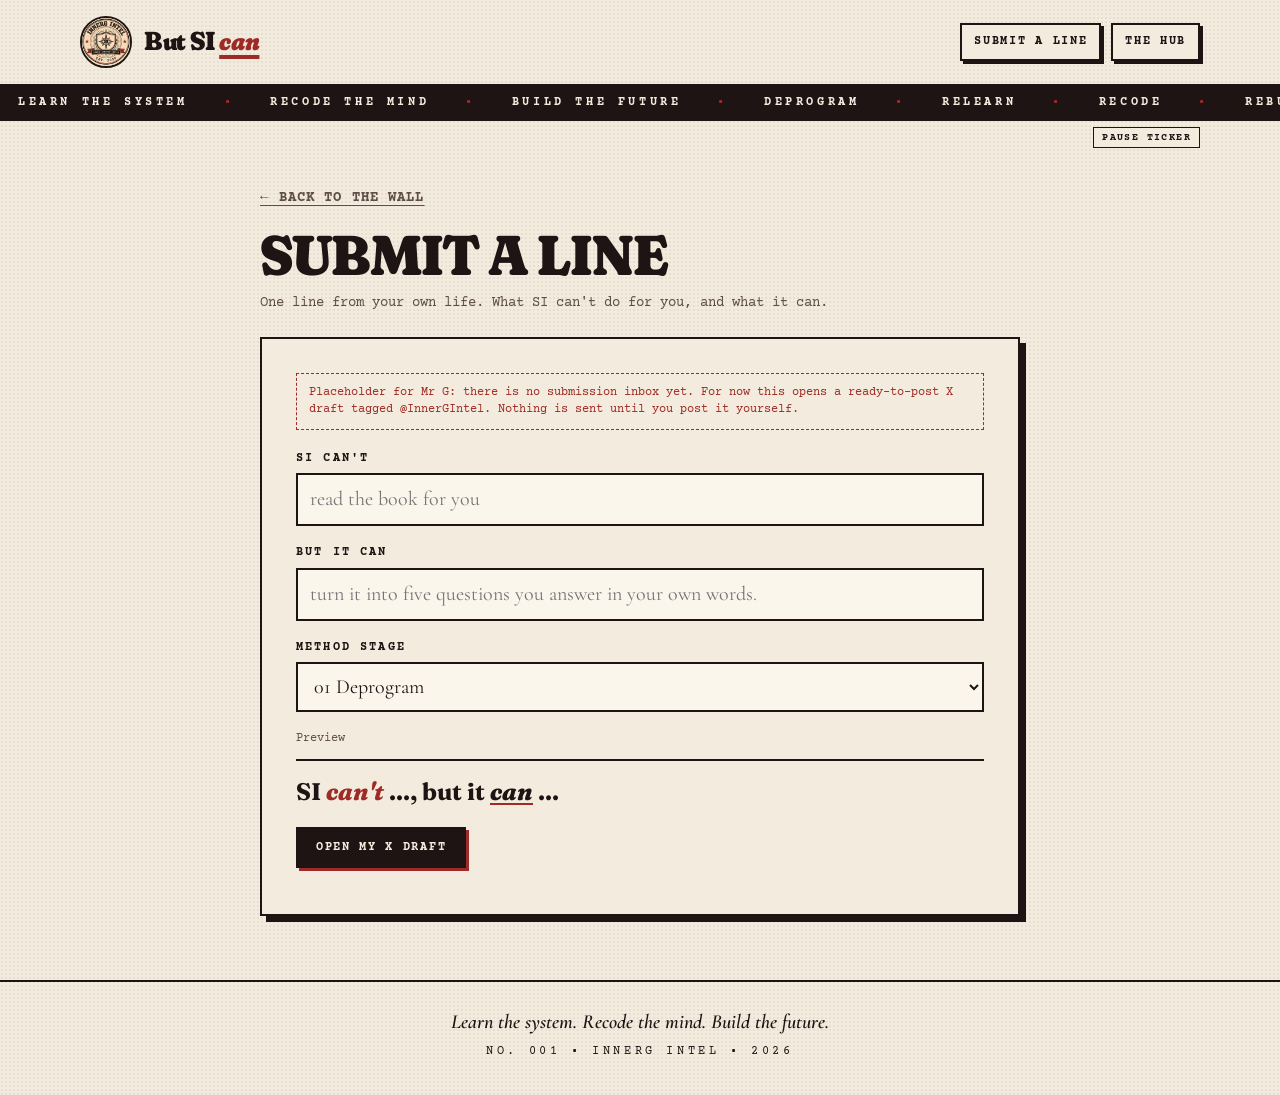
==== submit.html @ 95962d31 "But SI Can: Style A use-case wall for INNERG INTEL (preview)" ====
<!DOCTYPE html>
<html lang="en">
<head>
  <meta charset="utf-8">
  <meta name="viewport" content="width=device-width, initial-scale=1">
  <title>Submit a line ~ But SI Can</title>
  <meta name="description" content="SI can't do it for you, but it can help you do it. A wall of real-world lines from INNERG INTEL: Deprogram, Relearn, Recode, Rebuild.">
  <meta name="robots" content="noindex">
  <meta name="theme-color" content="#F3EBDD">
  <meta property="og:title" content="But SI Can ~ INNERG INTEL">
  <meta property="og:description" content="SI can't do it for you, but it can help you do it.">
  <meta property="og:type" content="website">
  <link rel="icon" href="assets/seal-80.png" type="image/png">
  <link rel="preconnect" href="https://fonts.googleapis.com">
  <link rel="preconnect" href="https://fonts.gstatic.com" crossorigin>
  <link href="https://fonts.googleapis.com/css2?family=Fraunces:opsz,wght,SOFT@9..144,400..900,0..100&family=Cormorant+Garamond:ital,wght@0,500;0,600;0,700;1,600&family=Courier+Prime:wght@400;700&display=swap" rel="stylesheet">
  <link rel="stylesheet" href="styles.css">
</head>
<body>
  <a class="skip" href="#main">Skip to content</a>
  <header class="site-header">
    <div class="wrap header-inner">
      <a class="brand" href="./" aria-label="But SI Can, home">
        <img class="seal" src="assets/seal.jpg" alt="" width="52" height="52">
        <span class="wordmark">But SI <span class="mark-can">can</span></span>
      </a>
      <nav class="header-links" aria-label="INNERG INTEL">
        <a class="box-link" href="submit.html">Submit a line</a>
        <a class="box-link" href="https://nasirr.innergintel.study/" rel="noopener">The hub</a>
      </nav>
    </div>
    <div class="ticker" aria-hidden="true">
      <div class="ticker-track" id="ticker-track">
        <span>Learn the system</span><span>Recode the mind</span><span>Build the future</span><span>Deprogram</span><span>Relearn</span><span>Recode</span><span>Rebuild</span>
        <span>Learn the system</span><span>Recode the mind</span><span>Build the future</span><span>Deprogram</span><span>Relearn</span><span>Recode</span><span>Rebuild</span>
      </div>
    </div>
    <div class="wrap ticker-ctl"><button type="button" class="mini-btn" id="ticker-toggle">Pause ticker</button></div>
  </header>

  <main id="main">
    <div class="wrap form-wrap">
      <p class="kicker"><a class="text-link" href="./">&larr; Back to the wall</a></p>
      <h1 class="panel-title">Submit a line</h1>
      <p class="invite">One line from your own life. What SI can't do for you, and what it can.</p>
      <form class="form-card" id="line-form" novalidate style="margin-top:24px">
        <p class="placeholder-flag">Placeholder for Mr G: there is no submission inbox yet. For now this opens a ready-to-post X draft tagged @InnerGIntel. Nothing is sent until you post it yourself.</p>
        <div class="field">
          <label for="cant">SI can't</label>
          <input id="cant" name="cant" required maxlength="90" placeholder="read the book for you" autocomplete="off">
        </div>
        <div class="field">
          <label for="can">but it can</label>
          <input id="can" name="can" required maxlength="140" placeholder="turn it into five questions you answer in your own words." autocomplete="off">
        </div>
        <div class="field">
          <label for="stage">Method stage</label>
          <select id="stage" name="stage">
            <option value="Deprogram">01 Deprogram</option>
            <option value="Relearn">02 Relearn</option>
            <option value="Recode">03 Recode</option>
            <option value="Rebuild">04 Rebuild</option>
          </select>
        </div>
        <p class="hint">Preview</p>
        <p class="preview" id="preview" aria-live="polite">SI <span class="w-cant">can't</span> <span id="pv-cant">...</span>, but it <span class="w-can">can</span> <span id="pv-can">...</span></p>
        <button class="solid-btn" type="submit">Open my X draft</button>
        <p class="hint" id="form-note" role="status" style="margin-top:12px"></p>
      </form>
    </div>
  </main>

  <footer class="site-footer">
    <div class="wrap">
      <p class="tagline">Learn the system. Recode the mind. Build the future.</p>
      <p class="no">No. 001 &bull; INNERG INTEL &bull; 2026</p>
    </div>
  </footer>
  <script type="module" src="submit.js"></script>
</body>
</html>
---- styles.css ----
/* Style A v3 ~ INNERG INTEL */
:root {
  --cream: #F3EBDD;
  --cream-2: #EADFCB;
  --ink: #1E1414;
  --brick: #9E2B25;
  --muted: #5E4E47;
  --rule: rgba(30, 20, 20, .22);
  --serif: "Fraunces", Georgia, serif;
  --body: "Cormorant Garamond", Georgia, serif;
  --mono: "Courier Prime", ui-monospace, monospace;
  --wrap: 1120px;
  color-scheme: light;
}
* { box-sizing: border-box; }
html { -webkit-text-size-adjust: 100%; }
body {
  margin: 0; background: var(--cream); color: var(--ink);
  font-family: var(--body); font-size: 21px; line-height: 1.45;
  background-image: radial-gradient(rgba(30,20,20,.06) 1px, transparent 1px);
  background-size: 4px 4px;
}
a { color: inherit; }
.wrap { width: min(var(--wrap), 100% - 40px); margin-inline: auto; }
.skip { position: absolute; left: -9999px; }
.skip:focus { left: 12px; top: 12px; background: var(--ink); color: var(--cream); padding: 8px 12px; z-index: 10; }
:focus-visible { outline: 3px solid var(--brick); outline-offset: 3px; }

/* Header */
.header-inner { display: flex; align-items: center; justify-content: space-between; gap: 16px; padding-block: 16px; }
.brand { display: flex; align-items: center; gap: 12px; text-decoration: none; }
.seal { border-radius: 50%; border: 2px solid var(--ink); display: block; }
.wordmark { font-family: var(--serif); font-variation-settings: "opsz" 144, "wght" 900, "SOFT" 100; font-size: 26px; letter-spacing: -.01em; }
.mark-can { color: var(--brick); font-style: italic; text-decoration: underline; text-decoration-thickness: 4px; text-underline-offset: 5px; }
.header-links { display: flex; gap: 10px; flex-wrap: wrap; justify-content: flex-end; }

.box-link, .solid-btn, .mini-btn, .chip, .nav-arrow {
  font-family: var(--mono); font-weight: 700; text-transform: uppercase; letter-spacing: .14em; font-size: 12px;
  border: 2px solid var(--ink); background: var(--cream); color: var(--ink); text-decoration: none;
  padding: 8px 12px; box-shadow: 3px 3px 0 var(--ink); cursor: pointer; display: inline-block;
  transition: translate .12s ease, box-shadow .12s ease, background-color .12s ease, color .12s ease;
}
.box-link:hover, .solid-btn:hover, .chip:hover, .nav-arrow:hover { translate: 1px 1px; box-shadow: 2px 2px 0 var(--ink); }
.solid-btn { background: var(--ink); color: var(--cream); box-shadow: 3px 3px 0 var(--brick); padding: 12px 18px; }
.mini-btn { font-size: 10px; padding: 4px 8px; box-shadow: none; border-width: 1px; }

.ticker { background: var(--ink); color: var(--cream); overflow: hidden; border-block: 2px solid var(--ink); }
.ticker-track { display: flex; width: max-content; font-family: var(--mono); font-weight: 700; text-transform: uppercase; letter-spacing: .3em; font-size: 12px; padding-block: 8px; }
.ticker-track span { padding-inline: 18px; }
.ticker-track span::after { content: "\2022"; padding-left: 36px; color: var(--brick); }
@media (prefers-reduced-motion: no-preference) {
  .ticker-track { animation: ticker 38s linear infinite; }
}
.ticker-track.is-paused { animation-play-state: paused; }
@keyframes ticker { to { translate: -50% 0; } }
.ticker-ctl { display: flex; justify-content: flex-end; padding-top: 6px; }

/* Hero */
.hero { padding-block: clamp(28px, 6vw, 72px) clamp(24px, 4vw, 48px); border-bottom: 2px solid var(--ink); }
.kicker { font-family: var(--mono); font-size: 13px; letter-spacing: .2em; text-transform: uppercase; color: var(--muted); margin: 0 0 18px; }
.kicker .dot { color: var(--brick); }
.hero-panel { transition: opacity .18s ease; min-height: 2em; }
.hero-panel.is-fading { opacity: 0; }
.formula { margin: 0; font-family: var(--serif); font-variation-settings: "opsz" 144, "wght" 900, "SOFT" 100;
  font-size: clamp(40px, 7.2vw, 96px); line-height: .98; letter-spacing: -.025em; text-wrap: balance; }
.formula .phrase { display: block; }
.formula .phrase + .phrase { margin-top: .22em; }
.formula em { font-style: normal; }
.verb { font-style: italic; }
.verb-cant { color: var(--brick); text-decoration: line-through; text-decoration-thickness: .07em; text-shadow: -3px 2px 0 rgba(30,20,20,.35); }
.verb-can { color: var(--ink); text-decoration: underline; text-decoration-color: var(--brick); text-decoration-thickness: .09em; text-underline-offset: .1em; }
.hero-source { margin: 22px 0 0; }
.pill { display: inline-block; font-family: var(--mono); font-size: 12px; letter-spacing: .12em; text-transform: uppercase;
  border: 1.5px solid var(--ink); border-radius: 999px; padding: 5px 12px; text-decoration: none; }
a.pill:hover { background: var(--ink); color: var(--cream); }
.pill-muted { color: var(--muted); border-style: dashed; }
.hero-bar { margin-top: 28px; display: flex; justify-content: space-between; align-items: center; gap: 16px; flex-wrap: wrap; }
.hero-actions { display: flex; gap: 18px; align-items: center; flex-wrap: wrap; }
.text-link { font-family: var(--mono); font-weight: 700; font-size: 14px; letter-spacing: .08em; text-transform: uppercase; text-underline-offset: 4px; }
.as-btn { background: none; border: 0; padding: 0; color: var(--ink); cursor: pointer; text-decoration: underline; }
.copy-note { font-family: var(--mono); font-size: 12px; color: var(--brick); }
.hero-nav { display: flex; gap: 12px; }
.nav-arrow { font-size: 20px; width: 52px; height: 52px; padding: 0; letter-spacing: 0; display: grid; place-items: center; }

/* Method strip */
.method { padding-block: 28px; border-bottom: 2px solid var(--ink); background: var(--cream-2); }
.eyebrow { font-family: var(--mono); font-size: 13px; letter-spacing: .3em; text-transform: uppercase; color: var(--brick); margin: 0 0 14px; font-weight: 700; }
.method-list { list-style: none; margin: 0; padding: 0; display: grid; grid-template-columns: repeat(4, 1fr); gap: 0; border: 2px solid var(--ink); background: var(--cream); }
.method-list li { padding: 14px 16px; display: grid; gap: 2px; }
.method-list li + li { border-left: 2px solid var(--ink); }
.m-n { font-family: var(--mono); font-size: 12px; color: var(--brick); font-weight: 700; letter-spacing: .2em; }
.m-name { font-family: var(--serif); font-variation-settings: "opsz" 144, "wght" 900; text-transform: uppercase; font-size: 22px; letter-spacing: .01em; }
.m-note { font-size: 18px; color: var(--muted); line-height: 1.25; }

/* Board */
.board { padding-block: 36px 56px; }
.tablist { display: flex; gap: 28px; border-bottom: 2px solid var(--ink); }
.tab { font-family: var(--serif); font-variation-settings: "opsz" 72, "wght" 800; font-size: 24px; background: none; border: 0; padding: 0 0 10px; cursor: pointer; color: var(--muted); border-bottom: 5px solid transparent; margin-bottom: -2px; }
.tab[aria-selected="true"] { color: var(--ink); border-bottom-color: var(--brick); }
.t-cant { color: var(--brick); }
.panel-head { margin-top: 28px; }
.panel-title { font-family: var(--serif); font-variation-settings: "opsz" 144, "wght" 900, "SOFT" 100; text-transform: uppercase; font-size: clamp(32px, 5vw, 56px); line-height: 1; margin: 0 0 10px; letter-spacing: -.02em; }
.invite { font-family: var(--mono); font-size: 14px; color: var(--muted); margin: 0; }
.toolbar { display: flex; justify-content: space-between; align-items: center; gap: 12px; flex-wrap: wrap; margin-top: 22px; }
.chips { display: flex; gap: 8px; flex-wrap: wrap; }
.chip { box-shadow: 2px 2px 0 var(--ink); padding: 6px 10px; font-size: 11px; }
.chip[aria-pressed="true"] { background: var(--ink); color: var(--cream); box-shadow: 2px 2px 0 var(--brick); }
.count { font-family: var(--mono); font-size: 13px; color: var(--muted); margin: 0; letter-spacing: .1em; text-transform: uppercase; }

.line-list { list-style: none; padding: 0; margin: 18px 0 0; border-top: 1.5px solid var(--rule); }
.line { border-bottom: 1.5px solid var(--rule); --stagger: .05s; }
@media (prefers-reduced-motion: no-preference) {
  .line { animation: rise .45s ease both; animation-delay: calc(var(--sibling-index, 1) * var(--stagger)); }
  @supports (animation-delay: calc(sibling-index() * 0.1s)) {
    .line { animation-delay: calc(sibling-index() * var(--stagger)); }
  }
}
@keyframes rise { from { opacity: 0; translate: 0 10px; } }
.line-link { display: grid; grid-template-columns: 56px 1fr auto; gap: 16px; align-items: baseline; padding: 16px 4px; text-decoration: none; transition: background-color .15s ease; }
.line-link:hover { background: var(--cream-2); }
.line-no { font-family: var(--mono); font-size: 13px; color: var(--muted); }
.line-text { font-family: var(--serif); font-variation-settings: "opsz" 36, "wght" 600; font-size: 22px; line-height: 1.3; }
.w-cant { color: var(--brick); font-style: italic; font-variation-settings: "wght" 800; }
.w-can { font-style: italic; font-variation-settings: "wght" 800; text-decoration: underline; text-decoration-color: var(--brick); text-decoration-thickness: 2px; text-underline-offset: 3px; }
.line-stage { font-family: var(--mono); font-size: 11px; letter-spacing: .14em; text-transform: uppercase; color: var(--brick); white-space: nowrap; }

.notes { list-style: none; padding: 0; margin: 24px 0 0; display: grid; grid-template-columns: repeat(auto-fill, minmax(300px, 1fr)); gap: 22px; }
.note { border: 2px solid var(--ink); background: var(--cream); padding: 20px; box-shadow: 5px 5px 0 var(--ink); display: flex; flex-direction: column; gap: 10px; align-items: flex-start; }
.note p { margin: 0; }
.note .box-link { margin-top: auto; }
.note .box-link + .box-link { margin-top: 0; }
.note-tag { font-family: var(--mono); font-size: 11px; letter-spacing: .16em; text-transform: uppercase; color: var(--brick); font-weight: 700; }
.note-title { font-family: var(--serif); font-variation-settings: "opsz" 72, "wght" 900; text-transform: uppercase; font-size: 26px; margin: 0; line-height: 1.05; }
.note-placeholder { border-style: dashed; box-shadow: none; background: transparent; }

/* Closer */
.closer { background: var(--ink); color: var(--cream); padding-block: clamp(40px, 7vw, 80px); }
.closer-title { font-family: var(--serif); font-variation-settings: "opsz" 144, "wght" 900, "SOFT" 100; text-transform: uppercase; font-size: clamp(34px, 5.6vw, 68px); line-height: 1; margin: 0 0 16px; text-shadow: -3px 3px 0 var(--brick); text-wrap: balance; }
.closer-copy { max-width: 46ch; font-size: 23px; margin: 0 0 26px; }
.closer .solid-btn { background: var(--brick); border-color: var(--cream); box-shadow: 3px 3px 0 var(--cream); }
.closer .box-link { background: transparent; color: var(--cream); border-color: var(--cream); box-shadow: 3px 3px 0 var(--brick); }
.closer-actions { display: flex; gap: 14px; flex-wrap: wrap; }

/* Footer */
.site-footer { padding-block: 26px 34px; text-align: center; border-top: 2px solid var(--ink); }
.tagline { font-family: var(--body); font-style: italic; font-weight: 600; font-size: 20px; margin: 0 0 6px; }
.no { font-family: var(--mono); font-size: 12px; letter-spacing: .3em; text-transform: uppercase; margin: 0; }

/* Submit page */
.form-wrap { padding-block: 40px 64px; max-width: 760px; }
.form-card { border: 2px solid var(--ink); background: var(--cream); padding: clamp(20px, 4vw, 34px); box-shadow: 6px 6px 0 var(--ink); }
.field { display: grid; gap: 6px; margin-bottom: 18px; }
.field label { font-family: var(--mono); font-size: 12px; letter-spacing: .18em; text-transform: uppercase; font-weight: 700; }
.field input, .field select { font: inherit; font-size: 20px; padding: 10px 12px; border: 2px solid var(--ink); background: #FBF6EC; color: var(--ink); border-radius: 0; }
.field input:user-invalid { border-color: var(--brick); }
.hint { font-family: var(--mono); font-size: 12px; color: var(--muted); }
.preview { font-family: var(--serif); font-variation-settings: "wght" 700; font-size: 24px; line-height: 1.25; border-top: 2px solid var(--ink); padding-top: 16px; margin: 8px 0 20px; }
.placeholder-flag { font-family: var(--mono); font-size: 12px; border: 1.5px dashed var(--brick); color: var(--brick); padding: 10px 12px; margin: 0 0 20px; }

@media (max-width: 760px) {
  body { font-size: 19px; }
  .wordmark { font-size: 21px; }
  .seal { width: 40px; height: 40px; }
  .header-links .box-link { padding: 6px 8px; font-size: 10px; letter-spacing: .1em; }
  .method-list { grid-template-columns: 1fr 1fr; }
  .method-list li + li { border-left: 0; }
  .method-list li:nth-child(even) { border-left: 2px solid var(--ink); }
  .method-list li:nth-child(n+3) { border-top: 2px solid var(--ink); }
  .line-link { grid-template-columns: 1fr; gap: 4px; }
  .line-text { font-size: 20px; }
  .tab { font-size: 20px; }
}
.verb { padding-right: .12em; }
.wordmark { white-space: nowrap; }
@media (max-width: 420px) {
  .header-links { flex-direction: column; align-items: flex-end; gap: 8px; }
}
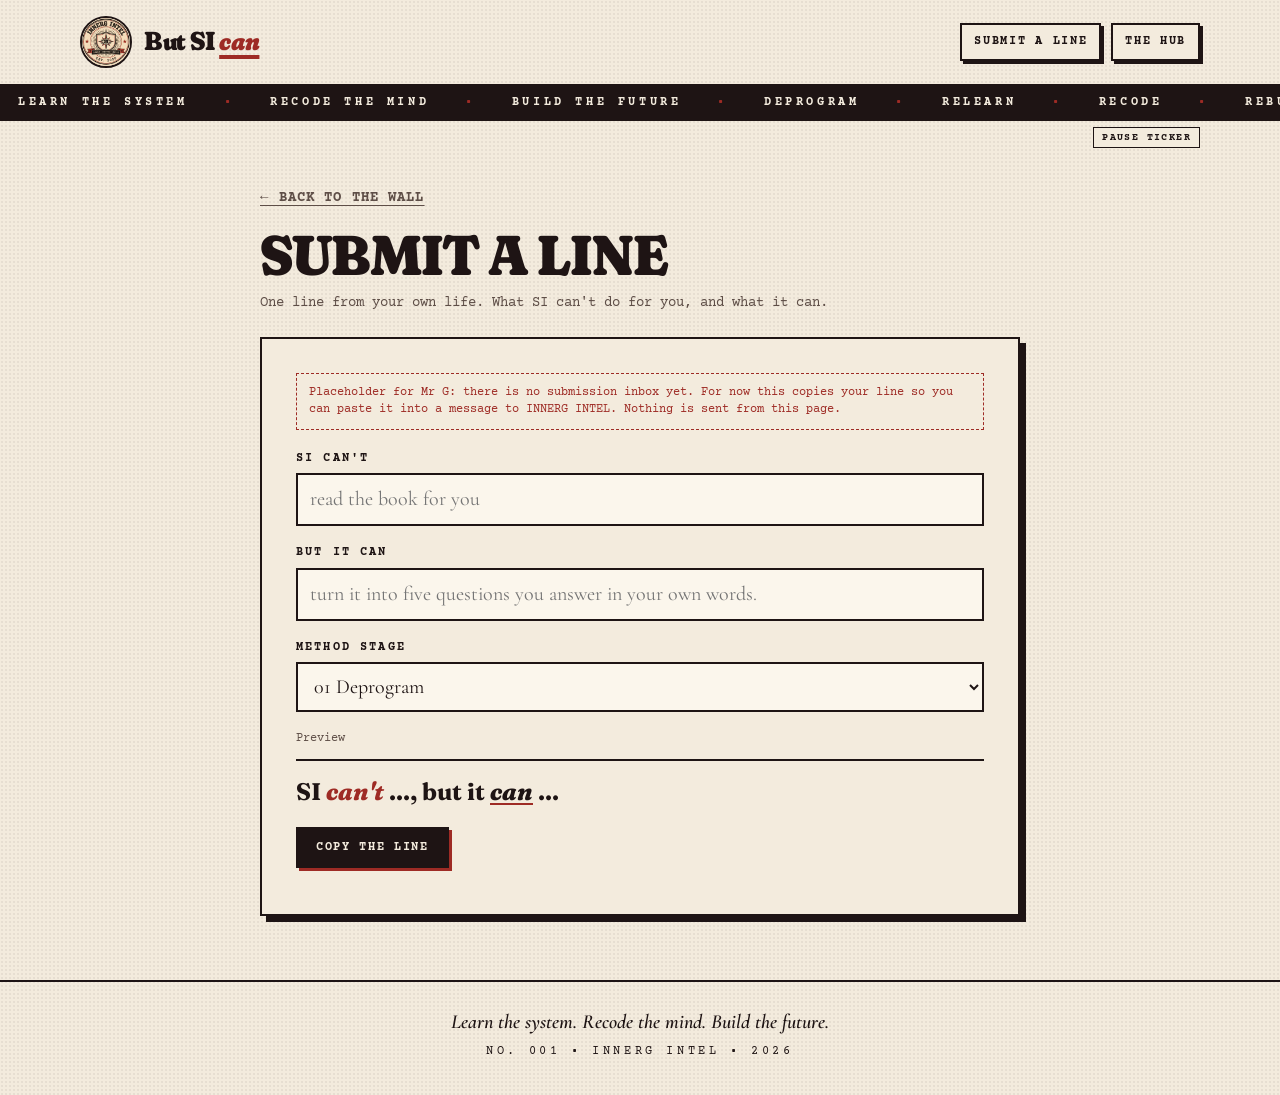
==== commit d1d0451e: "Replace X share with a Style A Instagram story image Save for Instagram draws the featured line to a" ====
--- a/submit.html
+++ b/submit.html
@@ -44,7 +44,7 @@
       <h1 class="panel-title">Submit a line</h1>
       <p class="invite">One line from your own life. What SI can't do for you, and what it can.</p>
       <form class="form-card" id="line-form" novalidate style="margin-top:24px">
-        <p class="placeholder-flag">Placeholder for Mr G: there is no submission inbox yet. For now this opens a ready-to-post X draft tagged @InnerGIntel. Nothing is sent until you post it yourself.</p>
+        <p class="placeholder-flag">Placeholder for Mr G: there is no submission inbox yet. For now this copies your line so you can paste it into a message to INNERG INTEL. Nothing is sent from this page.</p>
         <div class="field">
           <label for="cant">SI can't</label>
           <input id="cant" name="cant" required maxlength="90" placeholder="read the book for you" autocomplete="off">
@@ -64,7 +64,7 @@
         </div>
         <p class="hint">Preview</p>
         <p class="preview" id="preview" aria-live="polite">SI <span class="w-cant">can't</span> <span id="pv-cant">...</span>, but it <span class="w-can">can</span> <span id="pv-can">...</span></p>
-        <button class="solid-btn" type="submit">Open my X draft</button>
+        <button class="solid-btn" type="submit">Copy the line</button>
         <p class="hint" id="form-note" role="status" style="margin-top:12px"></p>
       </form>
     </div>
--- a/styles.css
+++ b/styles.css
@@ -78,6 +78,7 @@
 .hero-actions { display: flex; gap: 18px; align-items: center; flex-wrap: wrap; }
 .text-link { font-family: var(--mono); font-weight: 700; font-size: 14px; letter-spacing: .08em; text-transform: uppercase; text-underline-offset: 4px; }
 .as-btn { background: none; border: 0; padding: 0; color: var(--ink); cursor: pointer; text-decoration: underline; }
+.as-btn:disabled { opacity: .45; cursor: wait; }
 .copy-note { font-family: var(--mono); font-size: 12px; color: var(--brick); }
 .hero-nav { display: flex; gap: 12px; }
 .nav-arrow { font-size: 20px; width: 52px; height: 52px; padding: 0; letter-spacing: 0; display: grid; place-items: center; }
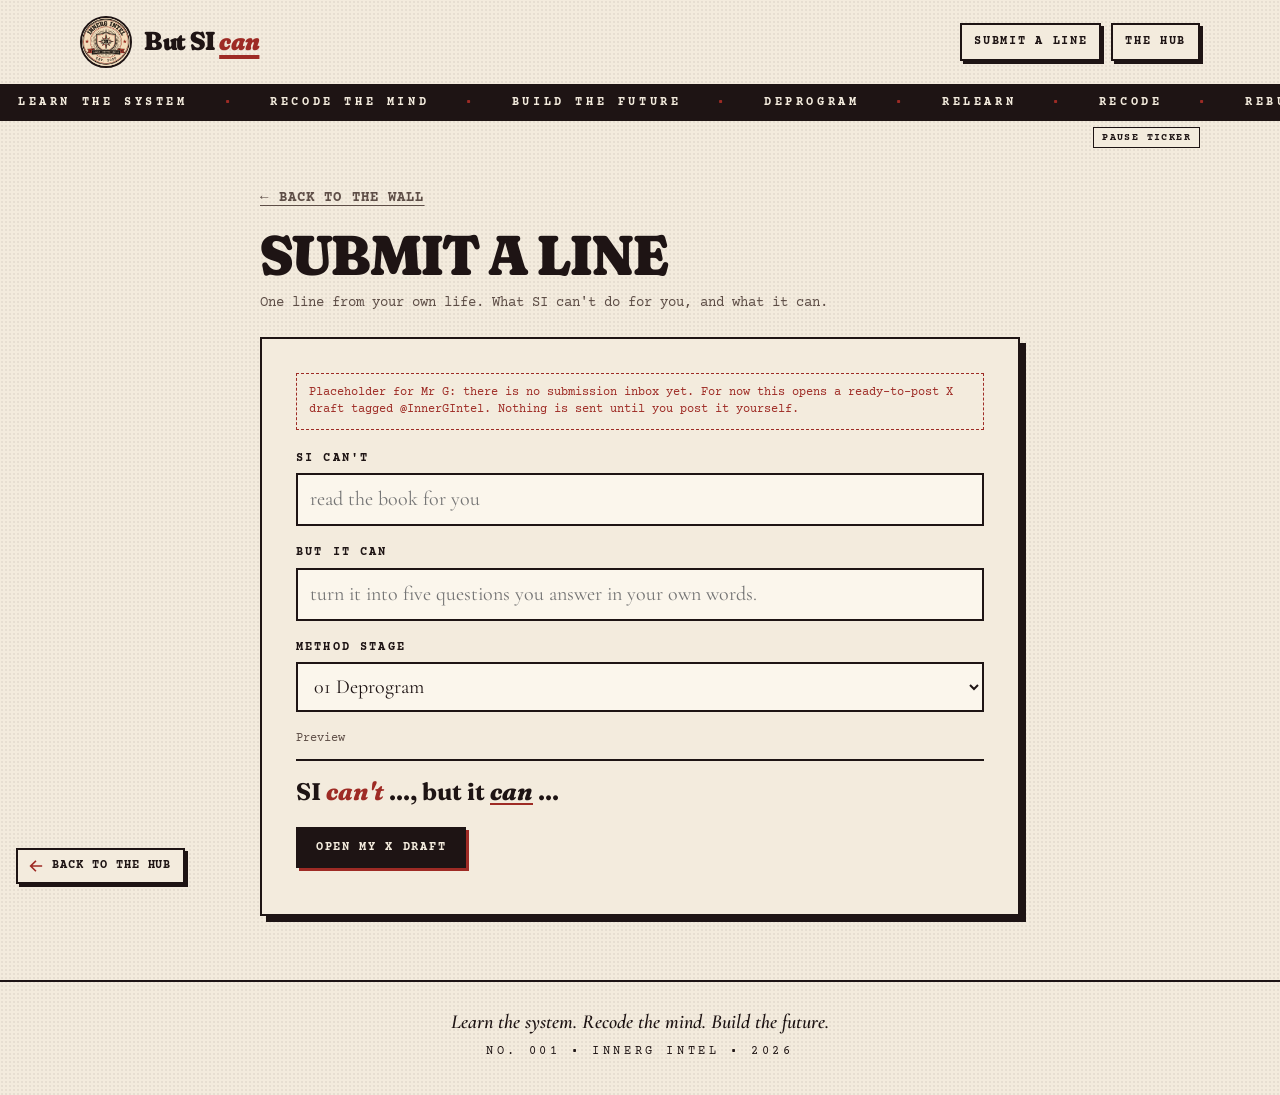
==== commit bad9d6ee: "Add Back to the hub link and scroll-to-top arrow (shared hub-nav)" ====
--- a/submit.html
+++ b/submit.html
@@ -44,7 +44,7 @@
       <h1 class="panel-title">Submit a line</h1>
       <p class="invite">One line from your own life. What SI can't do for you, and what it can.</p>
       <form class="form-card" id="line-form" novalidate style="margin-top:24px">
-        <p class="placeholder-flag">Placeholder for Mr G: there is no submission inbox yet. For now this copies your line so you can paste it into a message to INNERG INTEL. Nothing is sent from this page.</p>
+        <p class="placeholder-flag">Placeholder for Mr G: there is no submission inbox yet. For now this opens a ready-to-post X draft tagged @InnerGIntel. Nothing is sent until you post it yourself.</p>
         <div class="field">
           <label for="cant">SI can't</label>
           <input id="cant" name="cant" required maxlength="90" placeholder="read the book for you" autocomplete="off">
@@ -64,7 +64,7 @@
         </div>
         <p class="hint">Preview</p>
         <p class="preview" id="preview" aria-live="polite">SI <span class="w-cant">can't</span> <span id="pv-cant">...</span>, but it <span class="w-can">can</span> <span id="pv-can">...</span></p>
-        <button class="solid-btn" type="submit">Copy the line</button>
+        <button class="solid-btn" type="submit">Open my X draft</button>
         <p class="hint" id="form-note" role="status" style="margin-top:12px"></p>
       </form>
     </div>
@@ -77,5 +77,6 @@
     </div>
   </footer>
   <script type="module" src="submit.js"></script>
+<script src="hub-nav.js" defer></script>
 </body>
 </html>
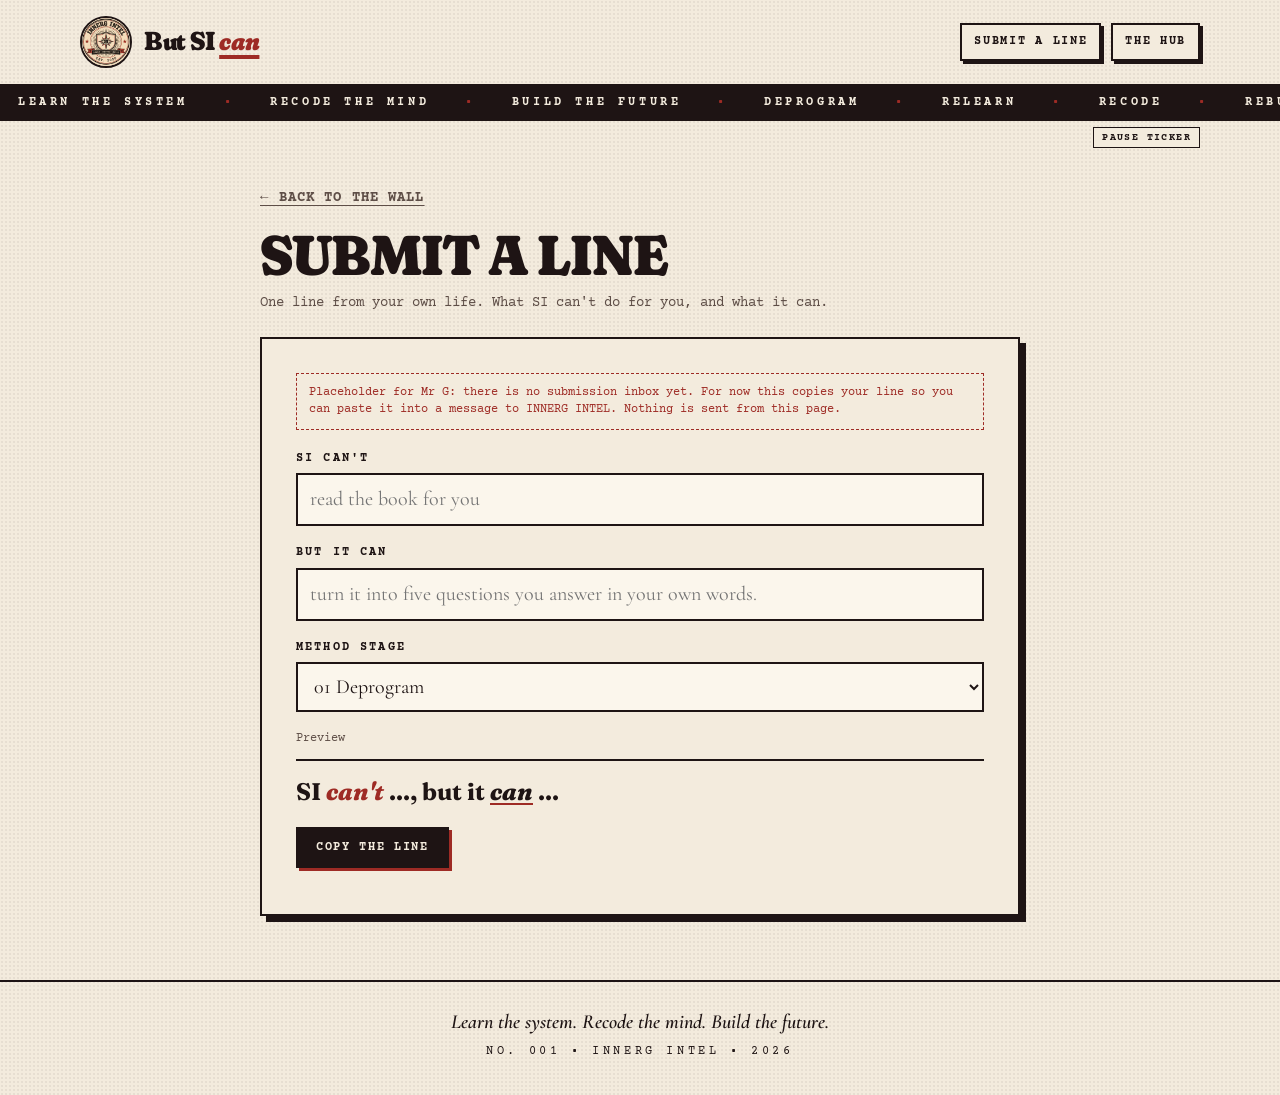
==== commit 35af1642: "Merge pull request #1 from innergclaw/story-share Replace X share with a Style A Instagram story ima" ====
--- a/submit.html
+++ b/submit.html
@@ -44,7 +44,7 @@
       <h1 class="panel-title">Submit a line</h1>
       <p class="invite">One line from your own life. What SI can't do for you, and what it can.</p>
       <form class="form-card" id="line-form" novalidate style="margin-top:24px">
-        <p class="placeholder-flag">Placeholder for Mr G: there is no submission inbox yet. For now this opens a ready-to-post X draft tagged @InnerGIntel. Nothing is sent until you post it yourself.</p>
+        <p class="placeholder-flag">Placeholder for Mr G: there is no submission inbox yet. For now this copies your line so you can paste it into a message to INNERG INTEL. Nothing is sent from this page.</p>
         <div class="field">
           <label for="cant">SI can't</label>
           <input id="cant" name="cant" required maxlength="90" placeholder="read the book for you" autocomplete="off">
@@ -64,7 +64,7 @@
         </div>
         <p class="hint">Preview</p>
         <p class="preview" id="preview" aria-live="polite">SI <span class="w-cant">can't</span> <span id="pv-cant">...</span>, but it <span class="w-can">can</span> <span id="pv-can">...</span></p>
-        <button class="solid-btn" type="submit">Open my X draft</button>
+        <button class="solid-btn" type="submit">Copy the line</button>
         <p class="hint" id="form-note" role="status" style="margin-top:12px"></p>
       </form>
     </div>
@@ -77,6 +77,5 @@
     </div>
   </footer>
   <script type="module" src="submit.js"></script>
-<script src="hub-nav.js" defer></script>
 </body>
 </html>
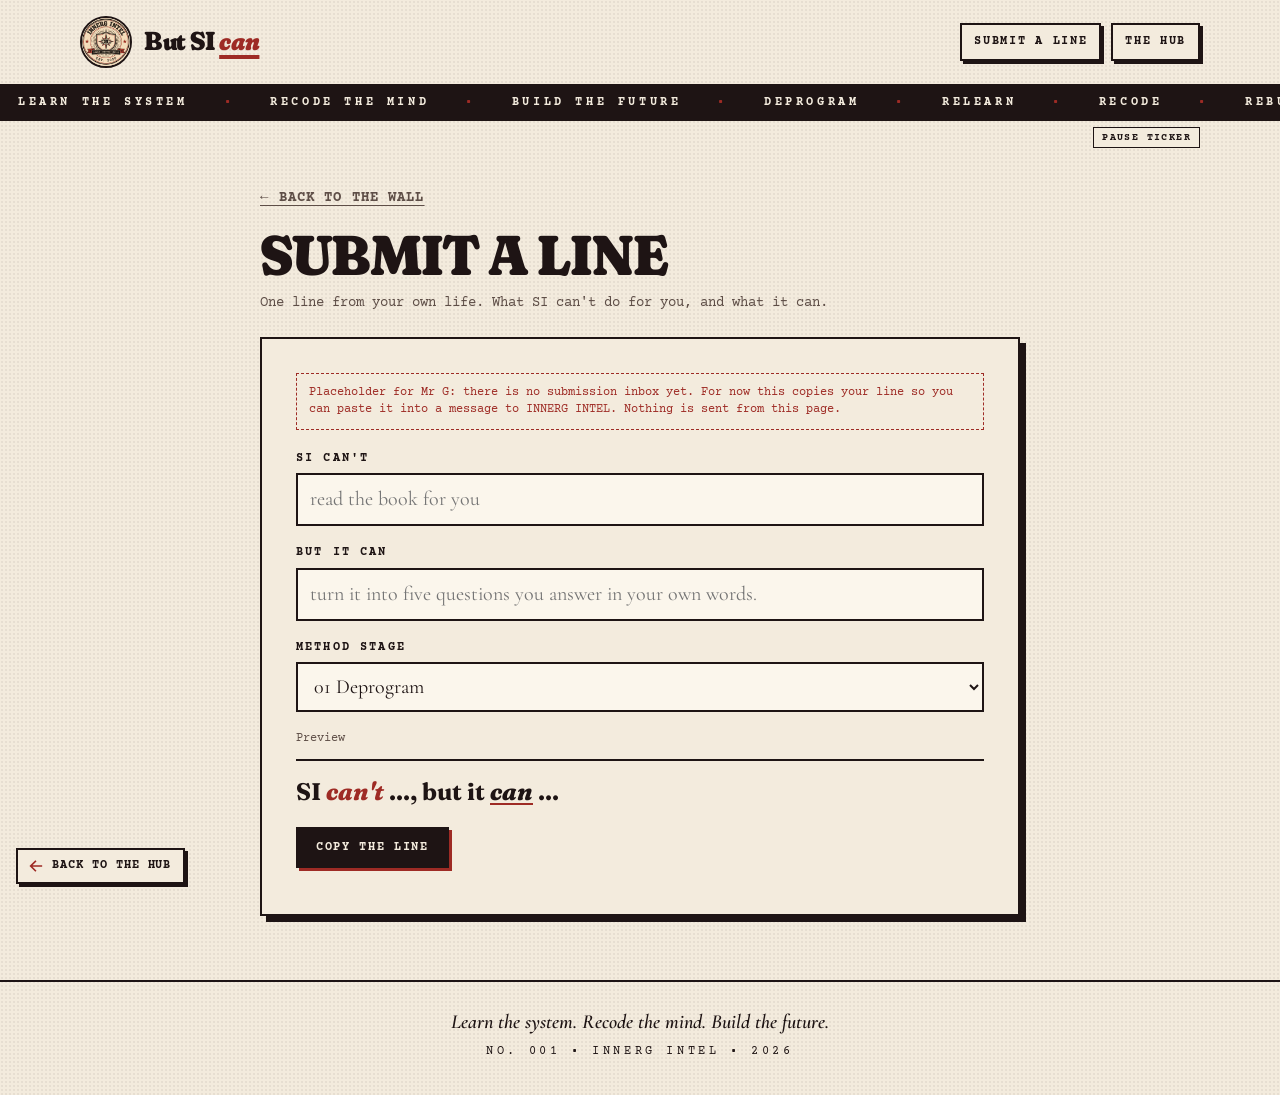
==== commit f29cfb73: "Add Back to the hub link and scroll-to-top arrow (shared hub-nav) (#2) Adds the shared INNERG INTEL " ====
--- a/submit.html
+++ b/submit.html
@@ -77,5 +77,6 @@
     </div>
   </footer>
   <script type="module" src="submit.js"></script>
+<script src="hub-nav.js" defer></script>
 </body>
 </html>
